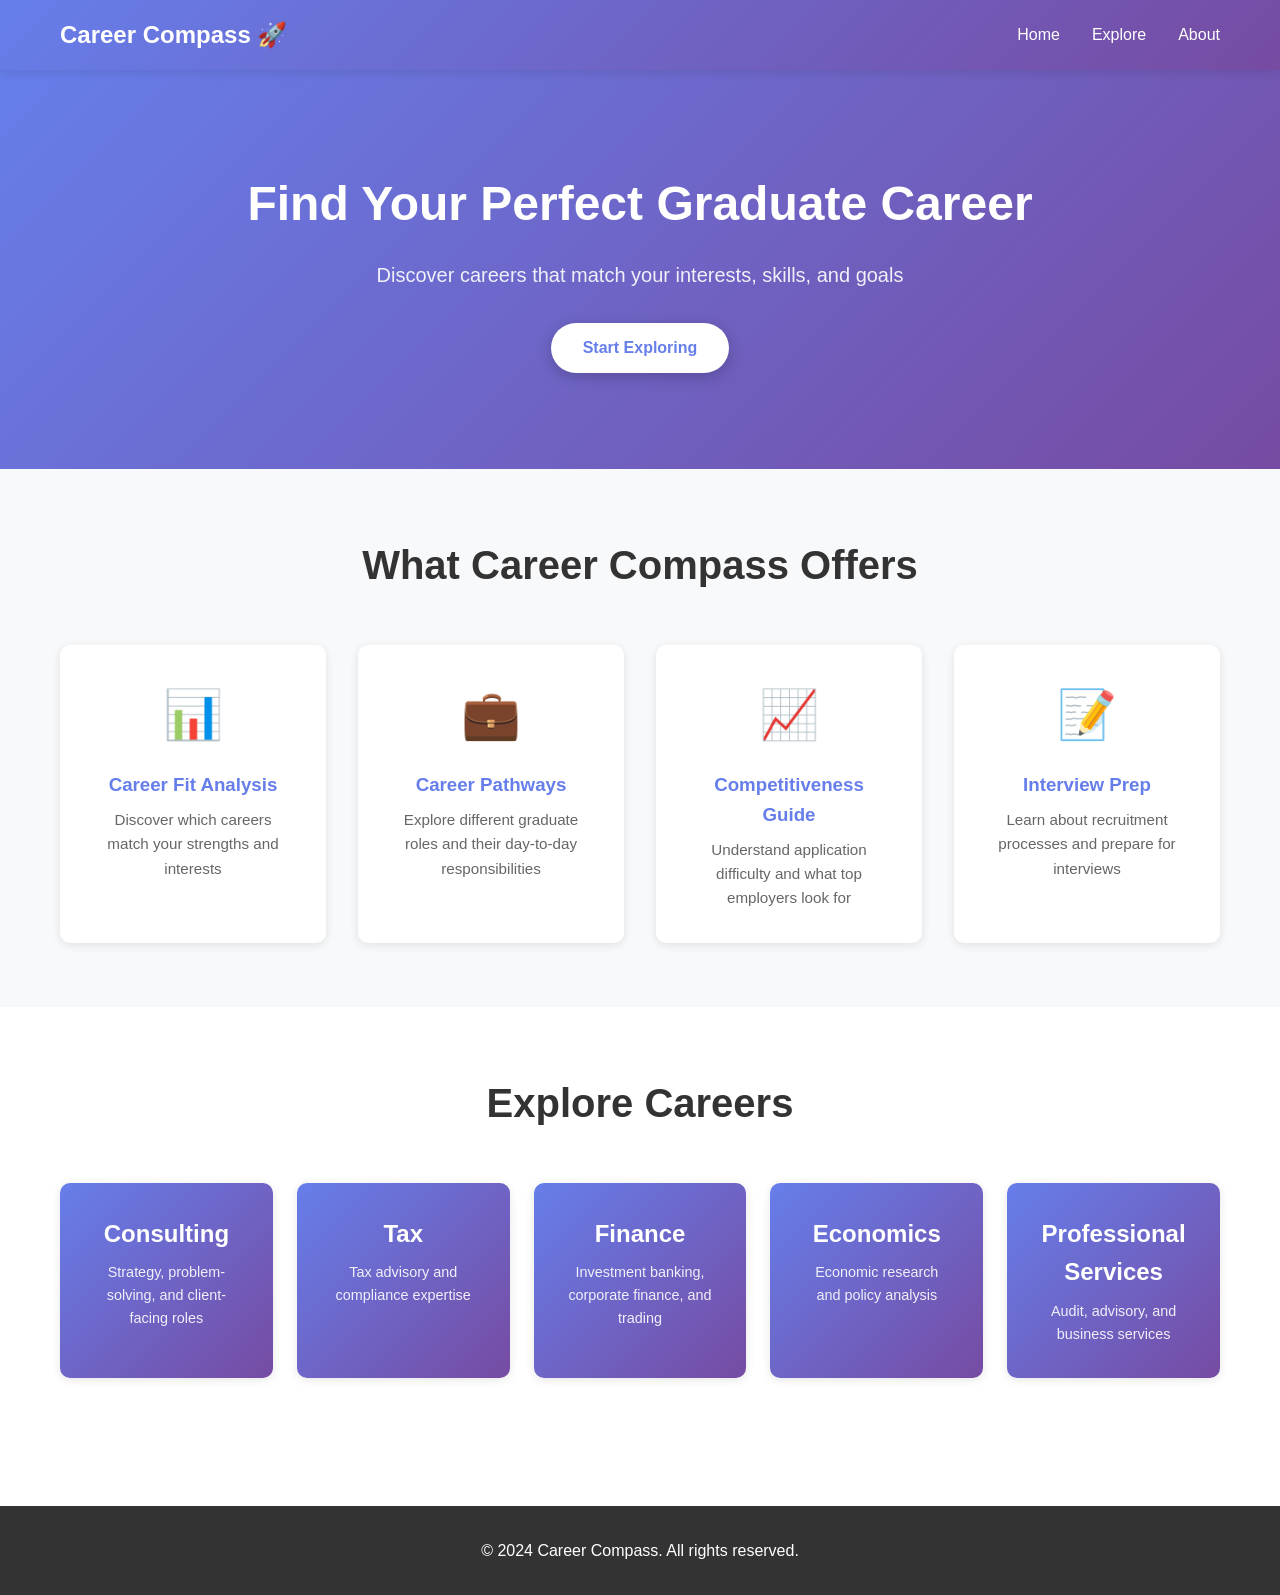
==== index.html @ b810d1a7 "Add index.html - main landing page" ====
<!DOCTYPE html>
<html lang="en">
<head>
    <meta charset="UTF-8">
    <meta name="viewport" content="width=device-width, initial-scale=1.0">
    <title>Career Compass - Graduate Career Discovery</title>
    <link rel="stylesheet" href="styles.css">
</head>
<body>
    <nav class="navbar">
        <div class="container">
            <div class="logo">Career Compass 🚀</div>
            <ul class="nav-links">
                <li><a href="#home">Home</a></li>
                <li><a href="#explore">Explore</a></li>
                <li><a href="#about">About</a></li>
            </ul>
        </div>
    </nav>

    <header class="hero">
        <div class="container">
            <h1>Find Your Perfect Graduate Career</h1>
            <p>Discover careers that match your interests, skills, and goals</p>
            <button class="cta-button" onclick="scrollToExplore()">Start Exploring</button>
        </div>
    </header>

    <section id="features" class="features">
        <div class="container">
            <h2>What Career Compass Offers</h2>
            <div class="feature-grid">
                <div class="feature-card">
                    <div class="feature-icon">📊</div>
                    <h3>Career Fit Analysis</h3>
                    <p>Discover which careers match your strengths and interests</p>
                </div>
                <div class="feature-card">
                    <div class="feature-icon">💼</div>
                    <h3>Career Pathways</h3>
                    <p>Explore different graduate roles and their day-to-day responsibilities</p>
                </div>
                <div class="feature-card">
                    <div class="feature-icon">📈</div>
                    <h3>Competitiveness Guide</h3>
                    <p>Understand application difficulty and what top employers look for</p>
                </div>
                <div class="feature-card">
                    <div class="feature-icon">📝</div>
                    <h3>Interview Prep</h3>
                    <p>Learn about recruitment processes and prepare for interviews</p>
                </div>
            </div>
        </div>
    </section>

    <section id="explore" class="explore">
        <div class="container">
            <h2>Explore Careers</h2>
            <div class="career-grid">
                <div class="career-card">
                    <h3>Consulting</h3>
                    <p>Strategy, problem-solving, and client-facing roles</p>
                </div>
                <div class="career-card">
                    <h3>Tax</h3>
                    <p>Tax advisory and compliance expertise</p>
                </div>
                <div class="career-card">
                    <h3>Finance</h3>
                    <p>Investment banking, corporate finance, and trading</p>
                </div>
                <div class="career-card">
                    <h3>Economics</h3>
                    <p>Economic research and policy analysis</p>
                </div>
                <div class="career-card">
                    <h3>Professional Services</h3>
                    <p>Audit, advisory, and business services</p>
                </div>
            </div>
        </div>
    </section>

    <footer>
        <div class="container">
            <p>&copy; 2024 Career Compass. All rights reserved.</p>
        </div>
    </footer>

    <script src="script.js"></script>
</body>
</html>
---- styles.css ----
/* Reset and Base Styles */
* {
    margin: 0;
    padding: 0;
    box-sizing: border-box;
}

body {
    font-family: 'Segoe UI', Tahoma, Geneva, Verdana, sans-serif;
    line-height: 1.6;
    color: #333;
}

.container {
    max-width: 1200px;
    margin: 0 auto;
    padding: 0 20px;
}

/* Navigation */
.navbar {
    background: linear-gradient(135deg, #667eea 0%, #764ba2 100%);
    color: white;
    padding: 1rem 0;
    position: sticky;
    top: 0;
    z-index: 100;
    box-shadow: 0 2px 10px rgba(0, 0, 0, 0.1);
}

.navbar .container {
    display: flex;
    justify-content: space-between;
    align-items: center;
}

.logo {
    font-size: 1.5rem;
    font-weight: bold;
}

.nav-links {
    display: flex;
    list-style: none;
    gap: 2rem;
}

.nav-links a {
    color: white;
    text-decoration: none;
    transition: opacity 0.3s;
}

.nav-links a:hover {
    opacity: 0.8;
}

/* Hero Section */
.hero {
    background: linear-gradient(135deg, #667eea 0%, #764ba2 100%);
    color: white;
    padding: 6rem 0;
    text-align: center;
}

.hero h1 {
    font-size: 3rem;
    margin-bottom: 1rem;
}

.hero p {
    font-size: 1.25rem;
    margin-bottom: 2rem;
    opacity: 0.9;
}

.cta-button {
    background: white;
    color: #667eea;
    border: none;
    padding: 1rem 2rem;
    font-size: 1rem;
    font-weight: bold;
    border-radius: 50px;
    cursor: pointer;
    transition: transform 0.3s, box-shadow 0.3s;
    box-shadow: 0 4px 15px rgba(0, 0, 0, 0.2);
}

.cta-button:hover {
    transform: translateY(-2px);
    box-shadow: 0 6px 20px rgba(0, 0, 0, 0.3);
}

/* Features Section */
.features {
    padding: 4rem 0;
    background: #f8f9fa;
}

.features h2 {
    text-align: center;
    font-size: 2.5rem;
    margin-bottom: 3rem;
    color: #333;
}

.feature-grid {
    display: grid;
    grid-template-columns: repeat(auto-fit, minmax(250px, 1fr));
    gap: 2rem;
}

.feature-card {
    background: white;
    padding: 2rem;
    border-radius: 10px;
    text-align: center;
    box-shadow: 0 2px 10px rgba(0, 0, 0, 0.1);
    transition: transform 0.3s, box-shadow 0.3s;
}

.feature-card:hover {
    transform: translateY(-5px);
    box-shadow: 0 5px 20px rgba(0, 0, 0, 0.15);
}

.feature-icon {
    font-size: 3rem;
    margin-bottom: 1rem;
}

.feature-card h3 {
    color: #667eea;
    margin-bottom: 0.5rem;
}

.feature-card p {
    color: #666;
    font-size: 0.95rem;
}

/* Explore Section */
.explore {
    padding: 4rem 0;
}

.explore h2 {
    text-align: center;
    font-size: 2.5rem;
    margin-bottom: 3rem;
    color: #333;
}

.career-grid {
    display: grid;
    grid-template-columns: repeat(auto-fit, minmax(200px, 1fr));
    gap: 1.5rem;
}

.career-card {
    background: linear-gradient(135deg, #667eea 0%, #764ba2 100%);
    color: white;
    padding: 2rem;
    border-radius: 10px;
    text-align: center;
    cursor: pointer;
    transition: transform 0.3s, box-shadow 0.3s;
    box-shadow: 0 2px 10px rgba(0, 0, 0, 0.1);
}

.career-card:hover {
    transform: scale(1.05);
    box-shadow: 0 5px 20px rgba(0, 0, 0, 0.2);
}

.career-card h3 {
    font-size: 1.5rem;
    margin-bottom: 0.5rem;
}

.career-card p {
    font-size: 0.9rem;
    opacity: 0.9;
}

/* Footer */
footer {
    background: #333;
    color: white;
    text-align: center;
    padding: 2rem 0;
    margin-top: 4rem;
}

/* Responsive Design */
@media (max-width: 768px) {
    .hero h1 {
        font-size: 2rem;
    }

    .hero p {
        font-size: 1rem;
    }

    .nav-links {
        gap: 1rem;
    }

    .features h2,
    .explore h2 {
        font-size: 2rem;
    }

    .feature-grid,
    .career-grid {
        grid-template-columns: 1fr;
    }
}
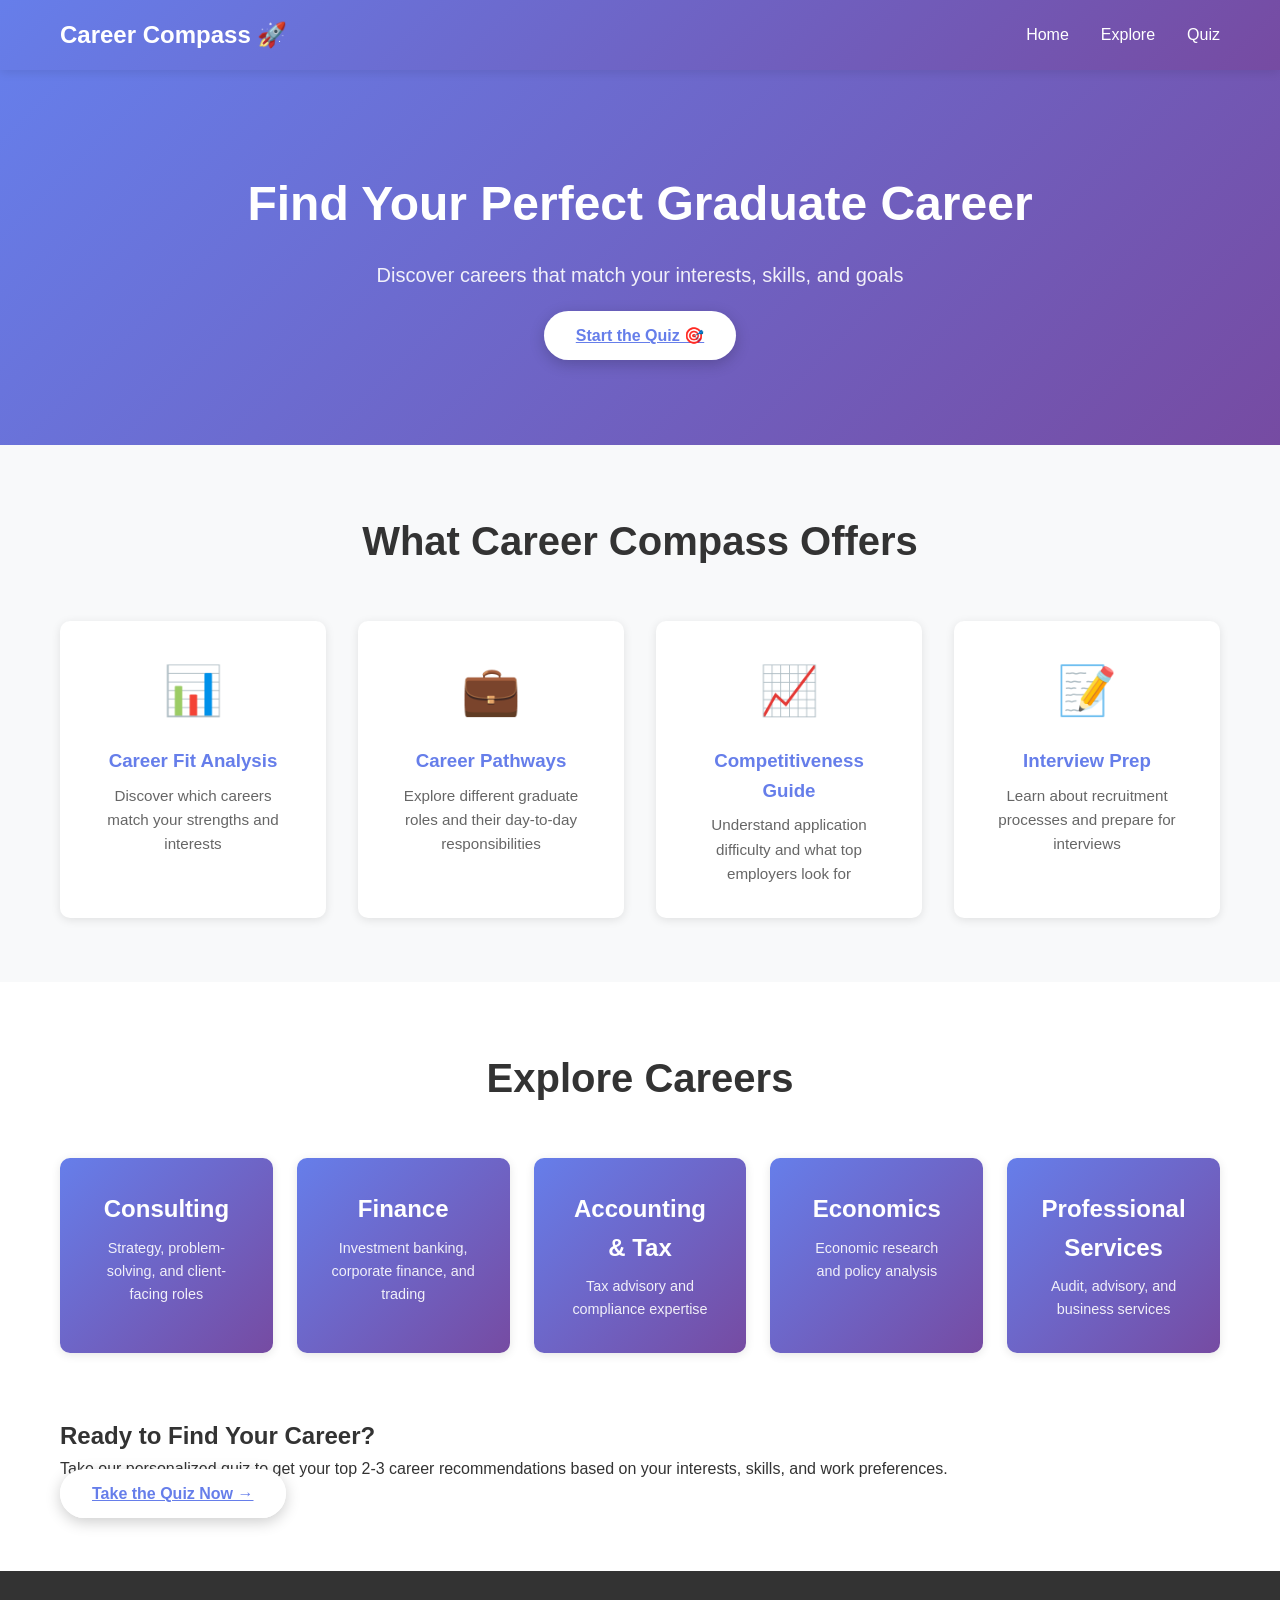
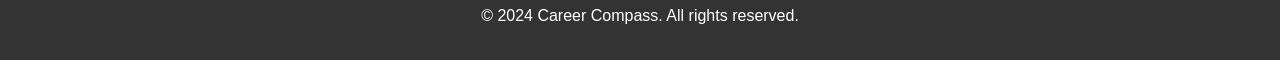
==== commit 2d6c0513: "Update index.html - Add Quiz link to navigation and CTA buttons" ====
--- a/index.html
+++ b/index.html
@@ -13,7 +13,7 @@
             <ul class="nav-links">
                 <li><a href="#home">Home</a></li>
                 <li><a href="#explore">Explore</a></li>
-                <li><a href="#about">About</a></li>
+                <li><a href="quiz.html">Quiz</a></li>
             </ul>
         </div>
     </nav>
@@ -22,7 +22,7 @@
         <div class="container">
             <h1>Find Your Perfect Graduate Career</h1>
             <p>Discover careers that match your interests, skills, and goals</p>
-            <button class="cta-button" onclick="scrollToExplore()">Start Exploring</button>
+            <a href="quiz.html" class="cta-button">Start the Quiz 🎯</a>
         </div>
     </header>
 
@@ -63,12 +63,12 @@
                     <p>Strategy, problem-solving, and client-facing roles</p>
                 </div>
                 <div class="career-card">
-                    <h3>Tax</h3>
-                    <p>Tax advisory and compliance expertise</p>
+                    <h3>Finance</h3>
+                    <p>Investment banking, corporate finance, and trading</p>
                 </div>
                 <div class="career-card">
-                    <h3>Finance</h3>
-                    <p>Investment banking, corporate finance, and trading</p>
+                    <h3>Accounting & Tax</h3>
+                    <p>Tax advisory and compliance expertise</p>
                 </div>
                 <div class="career-card">
                     <h3>Economics</h3>
@@ -82,6 +82,14 @@
         </div>
     </section>
 
+    <section id="about" class="about">
+        <div class="container">
+            <h2>Ready to Find Your Career?</h2>
+            <p>Take our personalized quiz to get your top 2-3 career recommendations based on your interests, skills, and work preferences.</p>
+            <a href="quiz.html" class="cta-button">Take the Quiz Now →</a>
+        </div>
+    </section>
+
     <footer>
         <div class="container">
             <p>&copy; 2024 Career Compass. All rights reserved.</p>
